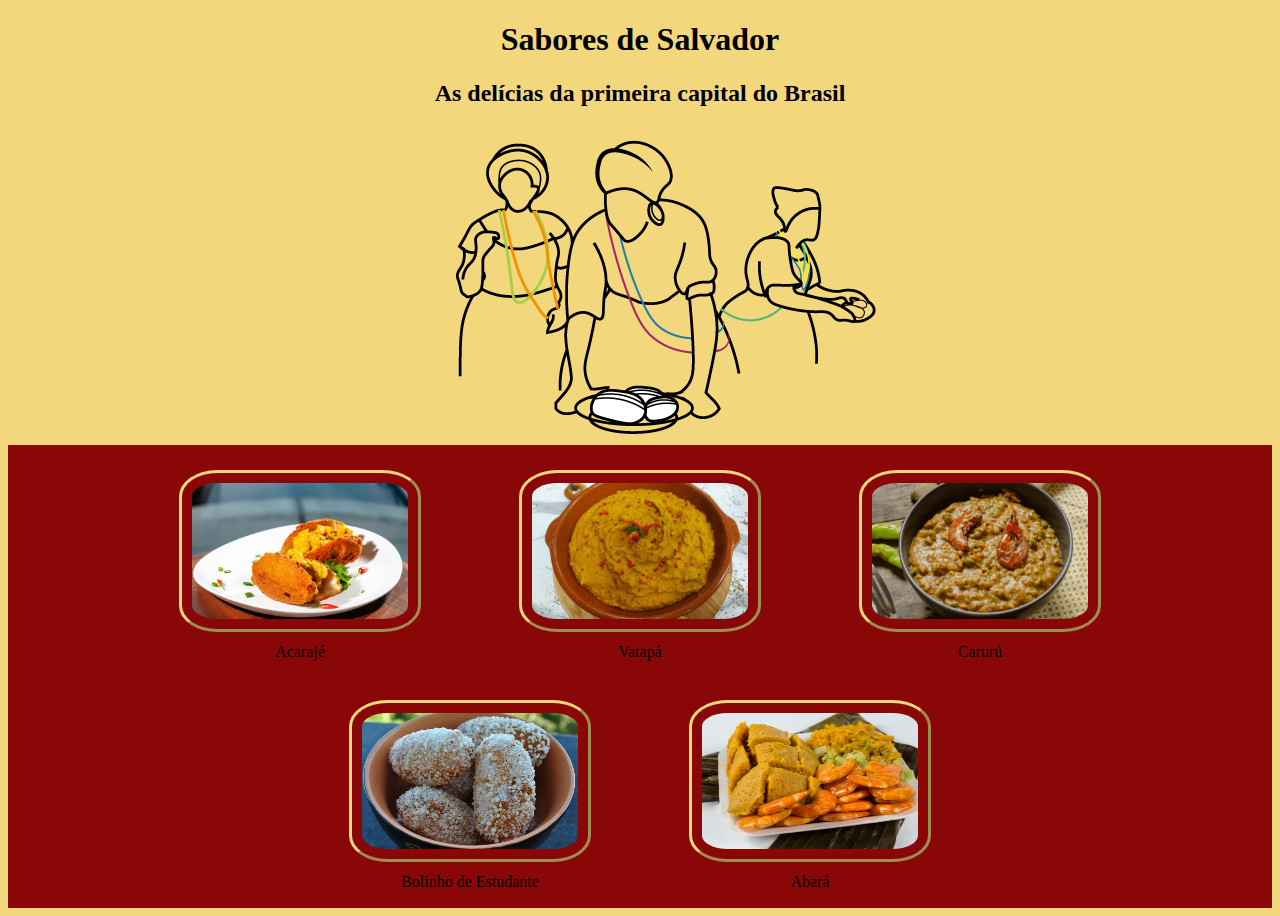
==== index.html @ 793b14bc "Add styles to images in menu (border, figcaption)" ====
<!DOCTYPE html>
<html lang="pt">
<head>
    <meta charset="UTF-8">
    <meta name="viewport" content="width=device-width, initial-scale=1.0">
    <title>Sabores de Salvador</title>
    <link rel="stylesheet" href="styles/style.css">

</head>
<body>
    <h1>Sabores de Salvador</h1>
    <h2>As delícias da primeira capital do Brasil</h2>
    <figure class="baianas">
        <img src="images/baianas.png" alt="baiana-de-acarajé">
    </figure>

    <div class="menu">
        <figure class="fotos-menu">
            <img src="images/acaraje-menu.avif" alt="acarajé">
            <figcaption>Acarajé</figcaption>
        </figure>   
        
        <figure class="fotos-menu">
            <img src="images/vatapa-menu.png" alt="vatapá">
                <figcaption>Vatapá</figcaption>
        </figure>   
        
        <figure class="fotos-menu">
            <img src="images/caruru-menu.png" alt="caruru">
            <figcaption>Carurú</figcaption>
        </figure>   
        
        <figure class="fotos-menu">
            <img src="images/bolinho-de-estudante-menu.jpeg" alt="bolinho-de-estudante">
            <figcaption>Bolinho de Estudante</figcaption>
        </figure>
        
        <figure class="fotos-menu">
            <img src="images/abara-menu.png" alt="abará">
            <figcaption>Abará</figcaption>
        </figure>
    </div>
    
</body>
</html>
---- styles/style.css ----
html {
    box-sizing: border-box;
} 

*, *:before, *:after {
    box-sizing: inherit;
}

body {
    background-color: rgb(243, 215, 124)
}

h1, h2 {
   text-align: center;

}

.menu {
    display: block;
    text-align: center;
    background-color: rgb(138, 7, 7);
    height: auto;
    padding: 2px 0 1px 0;
}

.baianas {
    text-align: center;
    display: block;
    margin: auto;
}

.fotos-menu {
    display: inline-block;
}
.fotos-menu img {
    display: inline;
    width: 236px;
    height: 156px;
    padding: 10px;
    border-radius: 15%;
    outline-color:rgb(243, 215, 124);
    outline-style: outset;
    margin: 10px;
    
}

.fotos-menu img:hover {
    padding: 0;
    box-shadow: 10px 10px 5px black;
    transition: 0.3s;
    
}
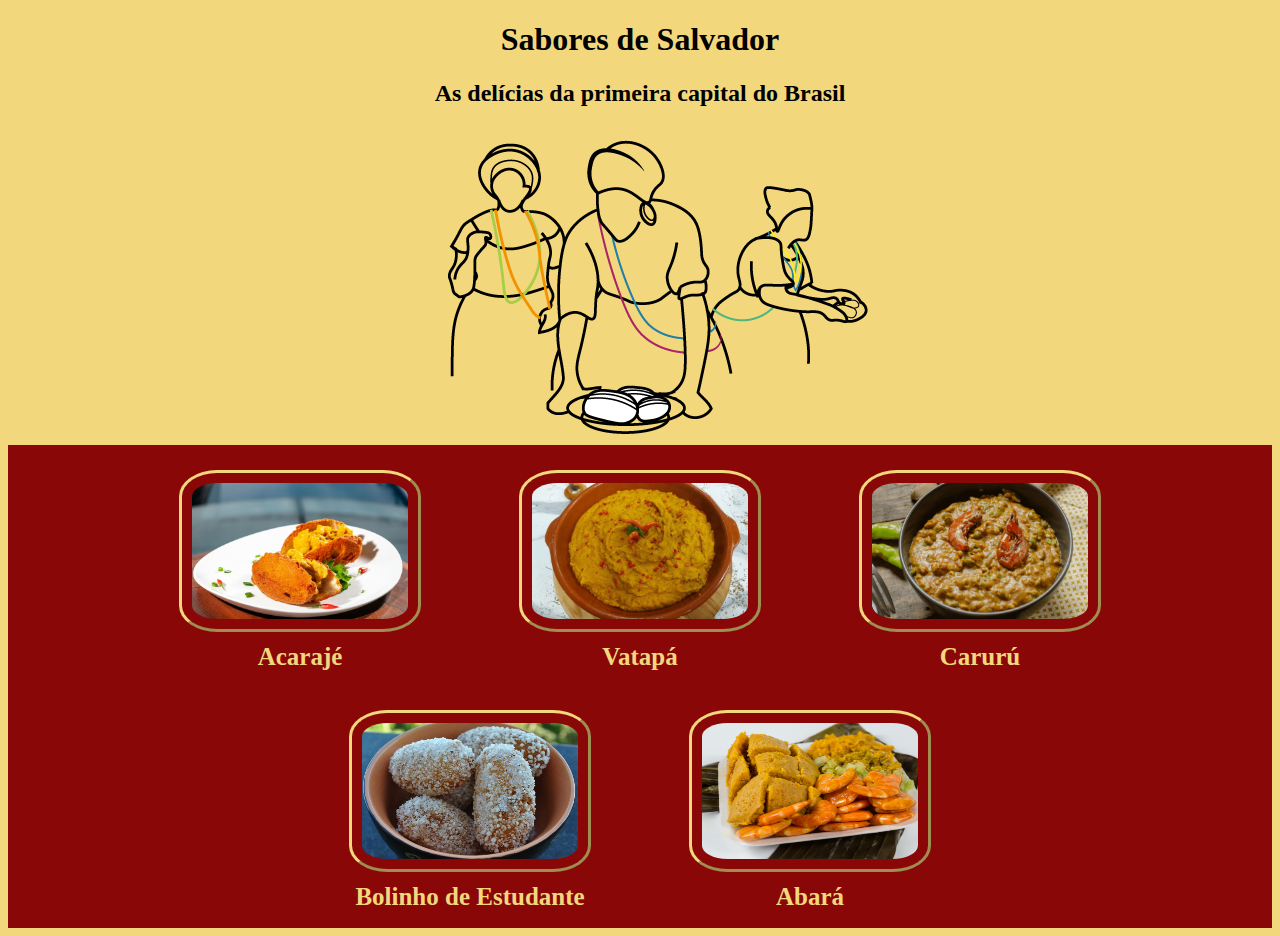
==== commit 1d1ee1f6: "Add header class and style" ====
--- a/index.html
+++ b/index.html
@@ -8,11 +8,13 @@
 
 </head>
 <body>
-    <h1>Sabores de Salvador</h1>
-    <h2>As delícias da primeira capital do Brasil</h2>
-    <figure class="baianas">
-        <img src="images/baianas.png" alt="baiana-de-acarajé">
-    </figure>
+    <header class="cabecalho">
+        <h1>Sabores de Salvador</h1>
+        <h2>As delícias da primeira capital do Brasil</h2>
+        <figure class="baianas">
+            <img src="images/baianas.png" alt="baiana-de-acarajé">
+        </figure>
+    </header>
 
     <div class="menu">
         <figure class="fotos-menu">
--- a/styles/style.css
+++ b/styles/style.css
@@ -10,7 +10,7 @@
     background-color: rgb(243, 215, 124)
 }
 
-h1, h2 {
+.cabecalho {
    text-align: center;
 
 }
@@ -25,8 +25,10 @@
 
 .baianas {
     text-align: center;
+    margin: auto;
     display: block;
-    margin: auto;
+    width: 400px;
+    height: auto;
 }
 
 .fotos-menu {
@@ -50,3 +52,9 @@
     transition: 0.3s;
     
 }
+
+.fotos-menu figcaption {
+    font-weight: bolder;
+    font-size: 25px;
+    color: rgb(243, 215, 124);
+}
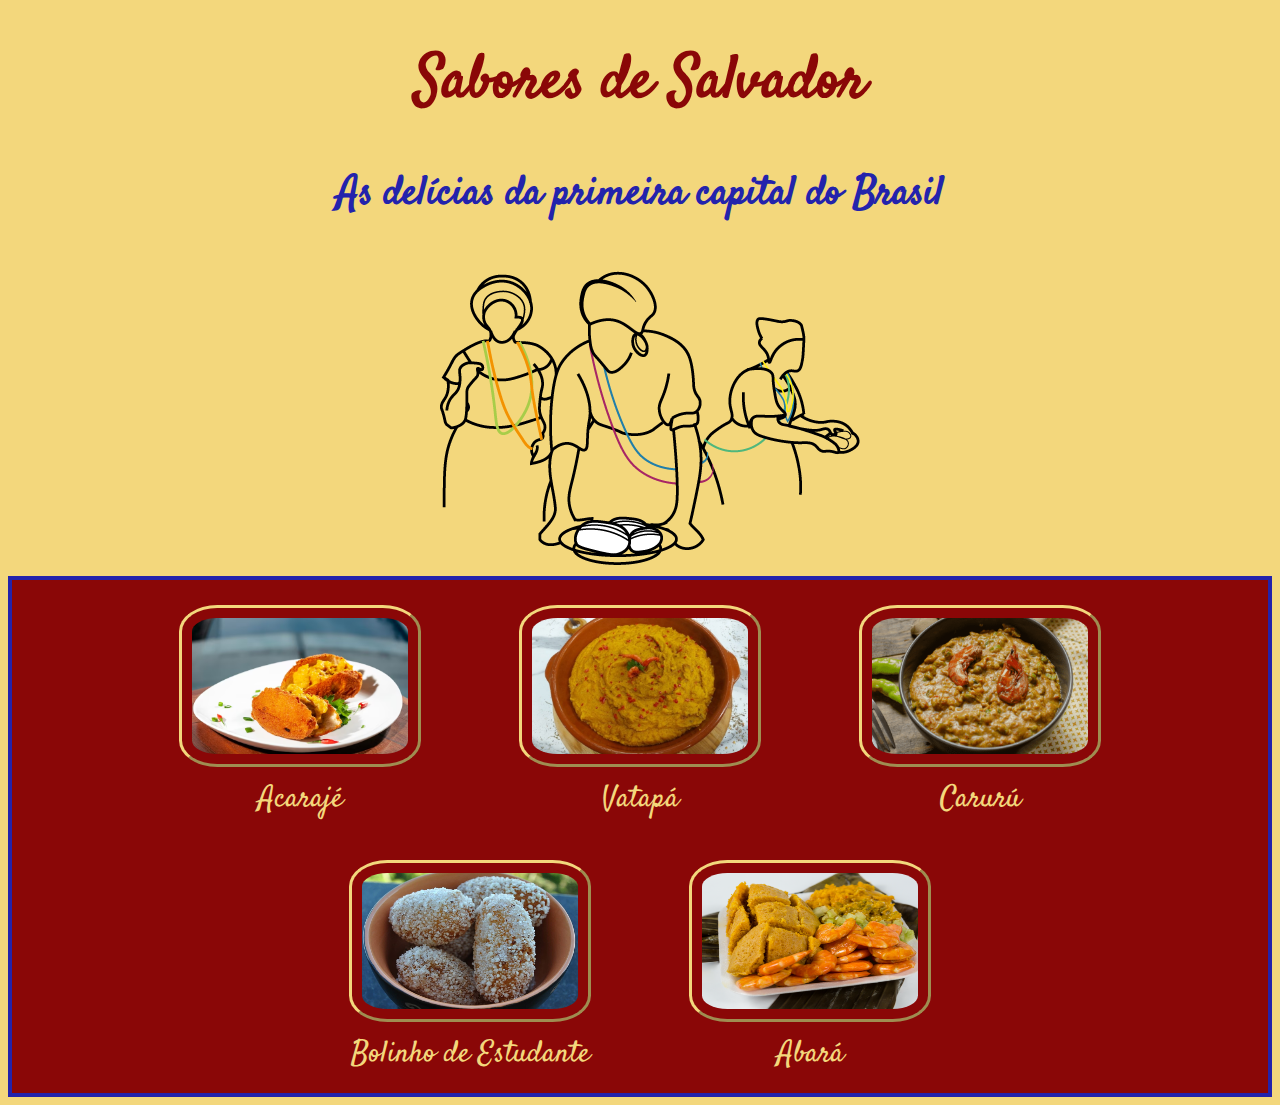
==== commit dc3221c2: "Add styles to menu and adjust header image size" ====
--- a/index.html
+++ b/index.html
@@ -5,8 +5,11 @@
     <meta name="viewport" content="width=device-width, initial-scale=1.0">
     <title>Sabores de Salvador</title>
     <link rel="stylesheet" href="styles/style.css">
+    <link rel="preconnect" href="https://fonts.googleapis.com">
+    <link rel="preconnect" href="https://fonts.gstatic.com" crossorigin>
+    <link href="https://fonts.googleapis.com/css2?family=Satisfy&display=swap" rel="stylesheet">
+</head>
 
-</head>
 <body>
     <header class="cabecalho">
         <h1>Sabores de Salvador</h1>
--- a/styles/style.css
+++ b/styles/style.css
@@ -15,12 +15,25 @@
 
 }
 
+.cabecalho h1 {
+    color:rgb(138, 7, 7);
+    font-size:60px;
+    font-family: 'Satisfy', 'Comic Sans', sans-serif;
+}
+
+.cabecalho h2 {
+    color: rgb(35, 35, 172);
+    font-family: 'Satisfy', 'Comic Sans', sans-serif;
+    font-size: 40px;
+}
+
 .menu {
     display: block;
     text-align: center;
     background-color: rgb(138, 7, 7);
     height: auto;
     padding: 2px 0 1px 0;
+    border: solid 4px rgb(35, 35, 172);
 }
 
 .baianas {
@@ -48,13 +61,13 @@
 
 .fotos-menu img:hover {
     padding: 0;
-    box-shadow: 10px 10px 5px black;
+    box-shadow: 1px 1px 4px 8px rgb(243, 215, 124);
     transition: 0.3s;
     
 }
 
 .fotos-menu figcaption {
-    font-weight: bolder;
-    font-size: 25px;
+    font-size: 30px;
     color: rgb(243, 215, 124);
+    font-family: 'Satisfy', 'Comic Sans', sans-serif;
 }
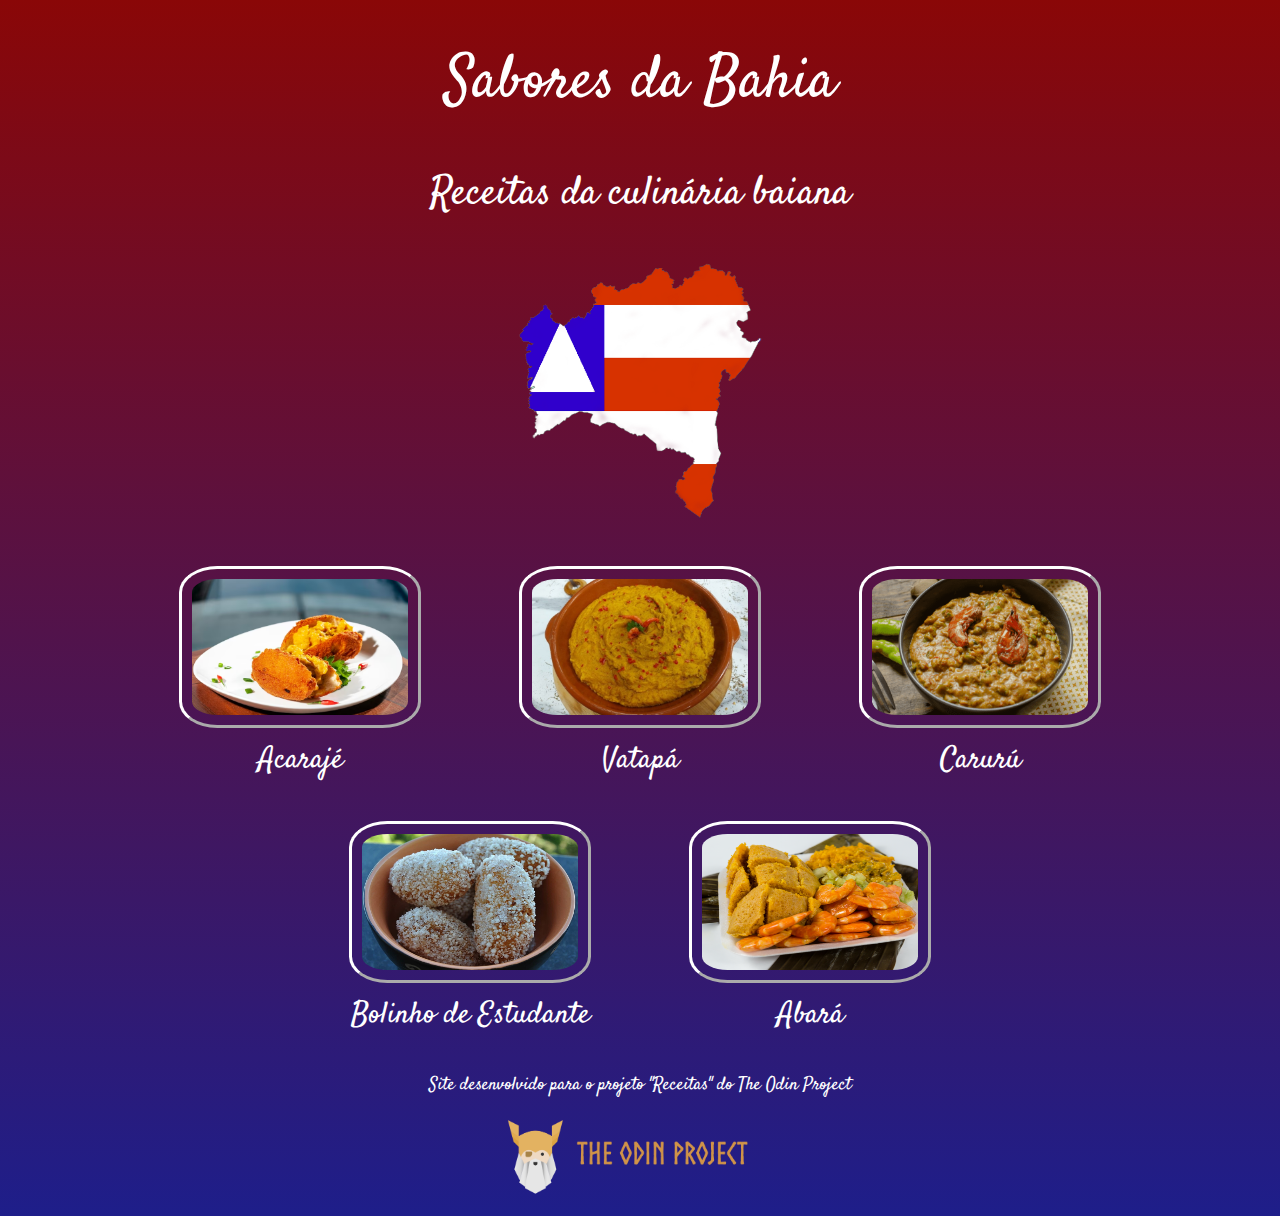
==== commit 6463223c: "Modify head class name and image, update body style" ====
--- a/index.html
+++ b/index.html
@@ -12,10 +12,10 @@
 
 <body>
     <header class="cabecalho">
-        <h1>Sabores de Salvador</h1>
-        <h2>As delícias da primeira capital do Brasil</h2>
-        <figure class="baianas">
-            <img src="images/baianas.png" alt="baiana-de-acarajé">
+        <h1>Sabores da Bahia</h1>
+        <h2>Receitas da culinária baiana</h2>
+        <figure class="bandeira">
+            <img src="images/bahia.png" alt="bandeira-da-bahia">
         </figure>
     </header>
 
@@ -45,6 +45,14 @@
             <figcaption>Abará</figcaption>
         </figure>
     </div>
-    
+
+    <footer>
+        <div class="creditos">
+            <p>Site desenvolvido para o projeto "Receitas" do The Odin Project</p>
+            <figure class="the-odin-project-logo">
+                <img src="images/the-odin-project-logo.png" alt="The Odin Project">
+            </figure>
+        </div>
+    </footer>
 </body>
 </html>--- a/styles/style.css
+++ b/styles/style.css
@@ -7,7 +7,8 @@
 }
 
 body {
-    background-color: rgb(243, 215, 124)
+    background: linear-gradient(to bottom, rgb(138, 7, 7), rgb(30, 30, 138));
+    
 }
 
 .cabecalho {
@@ -16,32 +17,37 @@
 }
 
 .cabecalho h1 {
-    color:rgb(138, 7, 7);
+    color:white;
     font-size:60px;
     font-family: 'Satisfy', 'Comic Sans', sans-serif;
+    font-weight:lighter;
 }
 
 .cabecalho h2 {
-    color: rgb(35, 35, 172);
+    color: white;
     font-family: 'Satisfy', 'Comic Sans', sans-serif;
     font-size: 40px;
+    font-weight:lighter;
 }
 
 .menu {
     display: block;
     text-align: center;
-    background-color: rgb(138, 7, 7);
     height: auto;
     padding: 2px 0 1px 0;
-    border: solid 4px rgb(35, 35, 172);
 }
 
-.baianas {
+.bandeira img {
     text-align: center;
     margin: auto;
-    display: block;
-    width: 400px;
-    height: auto;
+    width: 250px;
+}
+
+.bandeira img:hover {
+    box-shadow: 1px 1px 4px 8px white;
+    transition: 0.3s;
+    border-radius: 15%;
+    padding: 0;
 }
 
 .fotos-menu {
@@ -53,7 +59,7 @@
     height: 156px;
     padding: 10px;
     border-radius: 15%;
-    outline-color:rgb(243, 215, 124);
+    outline-color:white;
     outline-style: outset;
     margin: 10px;
     
@@ -61,13 +67,32 @@
 
 .fotos-menu img:hover {
     padding: 0;
-    box-shadow: 1px 1px 4px 8px rgb(243, 215, 124);
+    box-shadow: 1px 1px 4px 8px white;
     transition: 0.3s;
     
 }
 
 .fotos-menu figcaption {
     font-size: 30px;
-    color: rgb(243, 215, 124);
+    color: white;
     font-family: 'Satisfy', 'Comic Sans', sans-serif;
 }
+
+
+.creditos p {
+    font-family: 'Satisfy', 'Comic Sans', sans-serif;
+    font-size: 18px;
+    color:white;
+}
+
+footer, .the-odin-project-logo img {
+    display: block;
+    text-align: center;
+}
+
+.the-odin-project-logo img {
+    width: 300px;
+    height: auto;
+    margin: auto;
+}
+
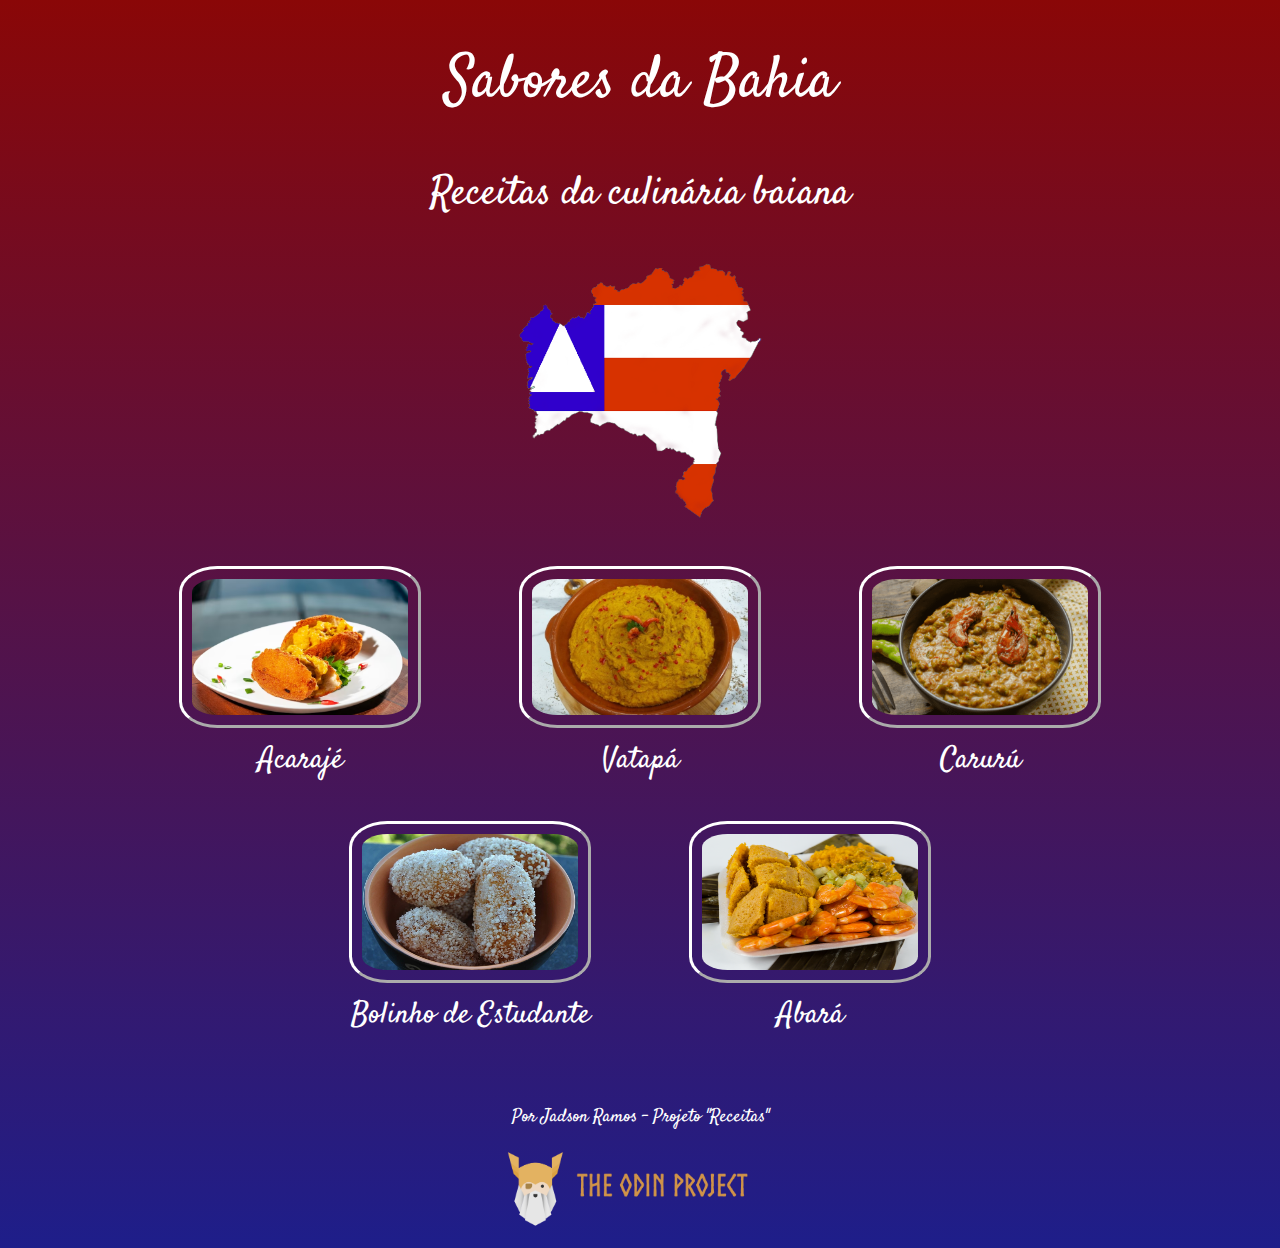
==== commit 963e68f9: "Modify page name and update styles" ====
--- a/index.html
+++ b/index.html
@@ -48,7 +48,7 @@
 
     <footer>
         <div class="creditos">
-            <p>Site desenvolvido para o projeto "Receitas" do The Odin Project</p>
+            <p>Por Jadson Ramos - Projeto "Receitas"</p>
             <figure class="the-odin-project-logo">
                 <img src="images/the-odin-project-logo.png" alt="The Odin Project">
             </figure>
--- a/styles/style.css
+++ b/styles/style.css
@@ -7,8 +7,7 @@
 }
 
 body {
-    background: linear-gradient(to bottom, rgb(138, 7, 7), rgb(30, 30, 138));
-    
+    background: linear-gradient(to bottom, rgb(138, 7, 7), rgb(30, 30, 138)); 
 }
 
 .cabecalho {
@@ -41,12 +40,15 @@
     text-align: center;
     margin: auto;
     width: 250px;
+    height: auto;
 }
 
 .bandeira img:hover {
-    box-shadow: 1px 1px 4px 8px white;
+    width: 300px;
+    height: auto;
+    box-shadow: 1px 1px 20px 2px white;
+    border-radius: 5%;
     transition: 0.3s;
-    border-radius: 15%;
     padding: 0;
 }
 
@@ -83,9 +85,10 @@
     font-family: 'Satisfy', 'Comic Sans', sans-serif;
     font-size: 18px;
     color:white;
+    margin-top: 50px;
 }
 
-footer, .the-odin-project-logo img {
+footer {
     display: block;
     text-align: center;
 }
@@ -94,5 +97,13 @@
     width: 300px;
     height: auto;
     margin: auto;
+    display: block;
+    text-align: center;
+}
+.the-odin-project-logo img:hover {
+    box-shadow: 1px 1px 20px 2px white;
+    transition: 0.3s;
+    border-radius: 5%;
+    width: 320px;
 }
 
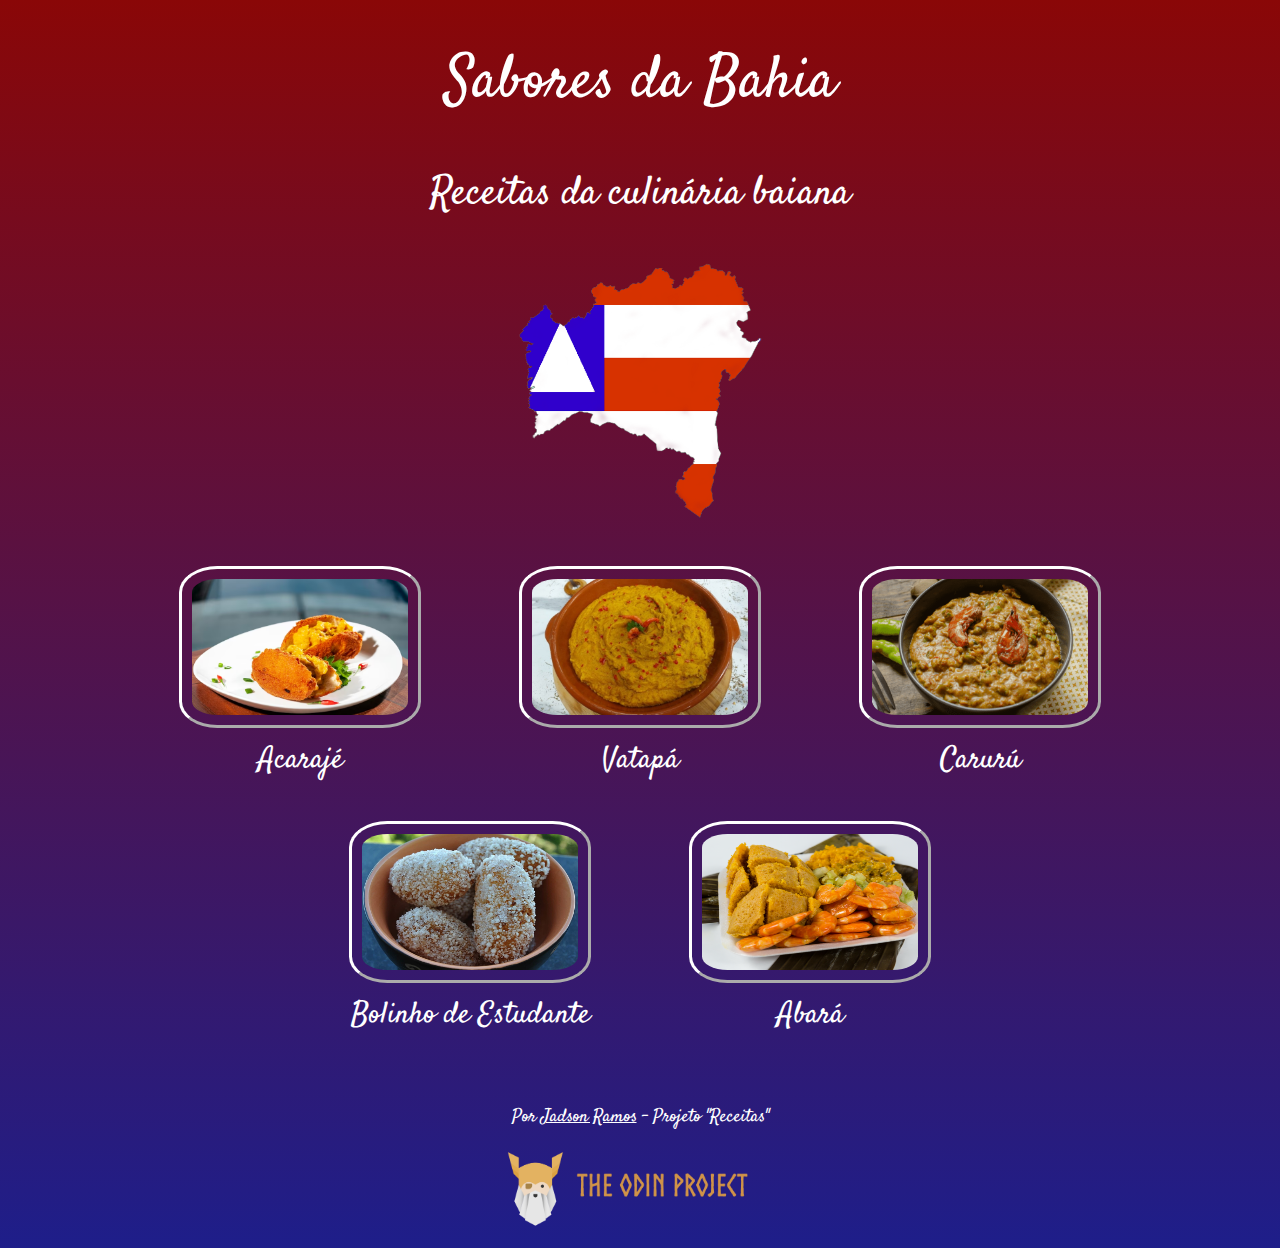
==== commit 908cb0d0: "Add directory receita, update acaraje.html style" ====
--- a/index.html
+++ b/index.html
@@ -15,42 +15,42 @@
         <h1>Sabores da Bahia</h1>
         <h2>Receitas da culinária baiana</h2>
         <figure class="bandeira">
-            <img src="images/bahia.png" alt="bandeira-da-bahia">
-        </figure>
+            <a href="https://pt.wikipedia.org/wiki/Culin%C3%A1ria_da_Bahia" target="_blank"><img src="images/bahia.png" alt="bandeira-da-bahia">
+        </figure></a>
     </header>
 
     <div class="menu">
         <figure class="fotos-menu">
-            <img src="images/acaraje-menu.avif" alt="acarajé">
+            <a href="recipes/acaraje.html" target="_blank"><img src="images/acaraje-menu.avif" alt="acarajé"></a>
             <figcaption>Acarajé</figcaption>
         </figure>   
         
         <figure class="fotos-menu">
-            <img src="images/vatapa-menu.png" alt="vatapá">
-                <figcaption>Vatapá</figcaption>
+            <a href="recipes/vatapa.html" target="_blank"><img src="images/vatapa-menu.png" alt="vatapá"></a>
+            <figcaption>Vatapá</figcaption>
         </figure>   
         
         <figure class="fotos-menu">
-            <img src="images/caruru-menu.png" alt="caruru">
+            <a href="recipes/caruru.html" target="_blank"><img src="images/caruru-menu.png" alt="caruru"></a>
             <figcaption>Carurú</figcaption>
         </figure>   
         
         <figure class="fotos-menu">
-            <img src="images/bolinho-de-estudante-menu.jpeg" alt="bolinho-de-estudante">
+            <a href="recipes/bolinho-de-estudante.html" target="_blank"><img src="images/bolinho-de-estudante-menu.jpeg" alt="bolinho-de-estudante"></a>
             <figcaption>Bolinho de Estudante</figcaption>
         </figure>
         
         <figure class="fotos-menu">
-            <img src="images/abara-menu.png" alt="abará">
+            <a href="recipes/abara.html" target="_blank"><img src="images/abara-menu.png" alt="abará"></a>
             <figcaption>Abará</figcaption>
         </figure>
     </div>
 
     <footer>
         <div class="creditos">
-            <p>Por Jadson Ramos - Projeto "Receitas"</p>
+            <p>Por <a href="https://github.com/jadson774/odin-recipes" target="_blank">Jadson Ramos</a> - Projeto "Receitas"</p>
             <figure class="the-odin-project-logo">
-                <img src="images/the-odin-project-logo.png" alt="The Odin Project">
+                <a href="https://www.theodinproject.com/" target="_blank"><img src="images/the-odin-project-logo.png" alt="The Odin Project"></a>
             </figure>
         </div>
     </footer>
--- a/styles/style.css
+++ b/styles/style.css
@@ -88,6 +88,11 @@
     margin-top: 50px;
 }
 
+.creditos a {
+    text-decoration: underline;
+    color: white;
+}
+
 footer {
     display: block;
     text-align: center;
